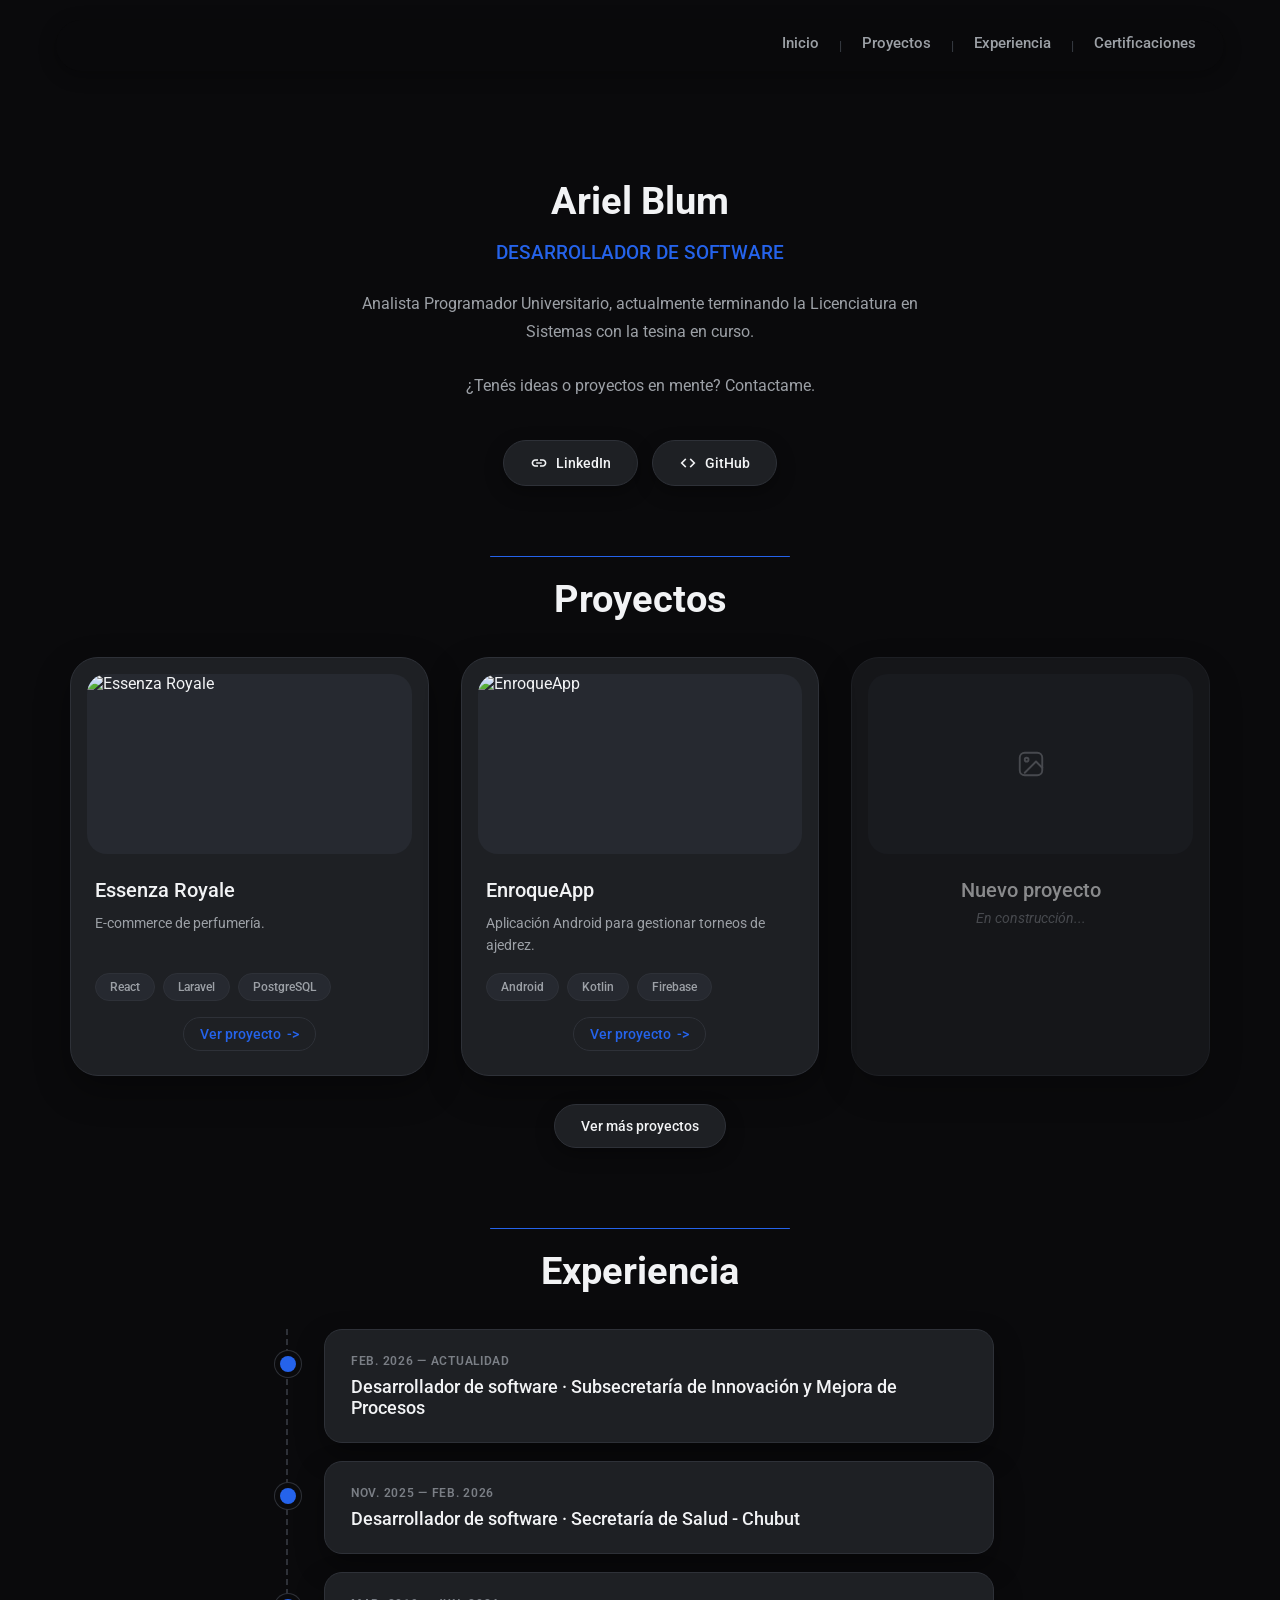
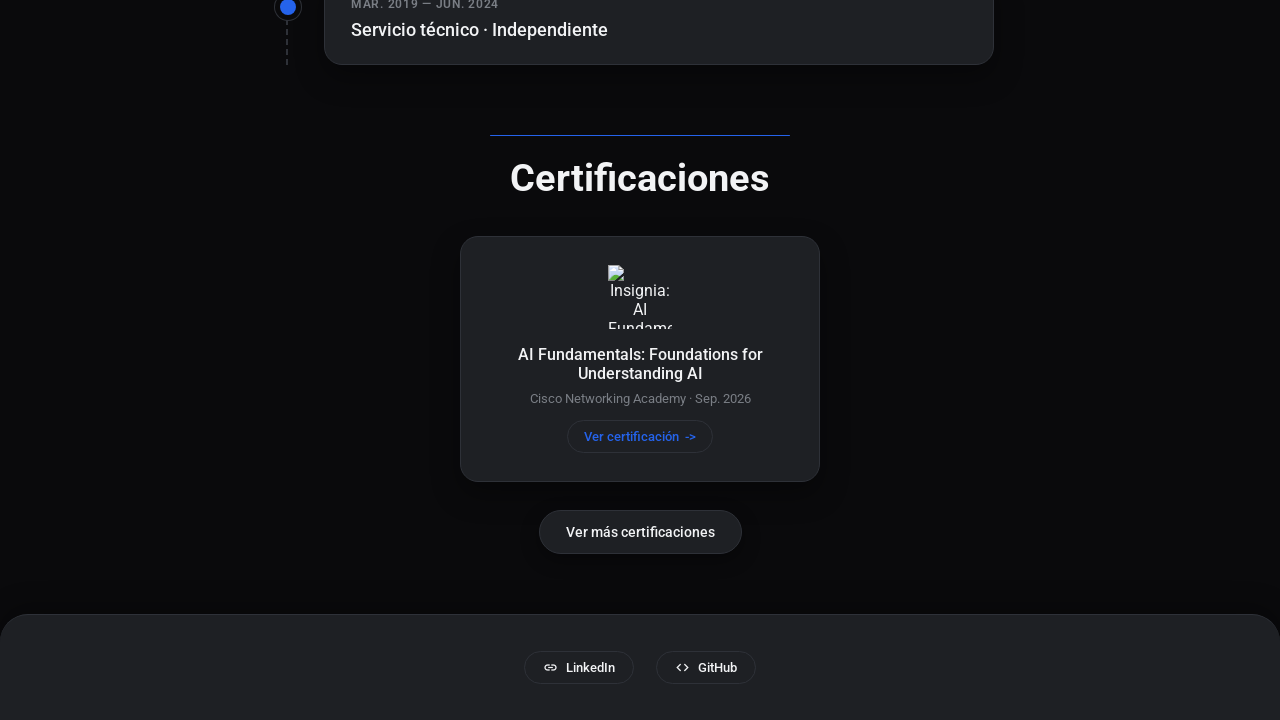
==== index.html @ 4a6826e0 "update index" ====
<!doctype html>
<html lang="es">
<head>
  <meta charset="utf-8">
  <meta name="viewport" content="width=device-width, initial-scale=1">
  <title>Portfolio - Ariel Blum</title>
  <link rel="stylesheet" href="https://fonts.googleapis.com/css2?family=Roboto:wght@400;500;700&display=swap">
  <link rel="stylesheet" href="https://fonts.googleapis.com/css2?family=Material+Symbols+Outlined" />
  <link rel="stylesheet" href="css/styles.css">
</head>
<body>
  <div class="page-shell">

    <nav class="site-nav">
      <div class="nav-pill" style="justify-content:flex-end;">
        <div class="nav-links">
          <a href="#inicio" class="navlink2">Inicio</a>
          <span aria-hidden="true" class="nav-sep">|</span>
          <a href="#proyectos" class="navlink2">Proyectos</a>
          <span aria-hidden="true" class="nav-sep">|</span>
          <a href="#experiencia" class="navlink2">Experiencia</a>
          <span aria-hidden="true" class="nav-sep">|</span>
          <a href="#certificaciones" class="navlink2">Certificaciones</a>
        </div>
      </div>
    </nav>

    <section id="inicio" class="section-pad" style="position:relative;max-width:740px;margin:0 auto;padding-top:90px;padding-bottom:60px;text-align:center;scroll-margin-top:110px;">
      <h1 class="hero-name">Ariel Blum</h1>
      <p style="margin:18px 0 0;font-size:19px;font-weight:500;color:var(--accent);">DESARROLLADOR DE SOFTWARE</p>
      <p style="margin:26px auto 0;max-width:560px;font-size:16px;line-height:1.75;color:var(--text-muted);">Analista Programador Universitario, actualmente terminando la Licenciatura en Sistemas con la tesina en curso.</p>
      <p style="margin:26px auto 0;max-width:560px;font-size:16px;line-height:1.75;color:var(--text-muted);">¿Tenés ideas o proyectos en mente? Contactame.</p>
      <div style="display:flex;flex-wrap:wrap;gap:14px;margin-top:40px;justify-content:center;">
        <a href="https://www.linkedin.com/in/blum-ariel/" class="pill-c" target="_blank" rel="noopener"><span class="icon-gs" aria-hidden="true">link</span>LinkedIn</a>
        <a href="https://github.com/a256b" class="pill-c" target="_blank" rel="noopener"><span class="icon-gs" aria-hidden="true">code</span>GitHub</a>
      </div>
    </section>

    <section id="proyectos" class="section-pad" style="position:relative;padding-top:10px;padding-bottom:60px;scroll-margin-top:110px;">
      <div style="max-width:1140px;margin:0 auto;">
        <div style="text-align:center;margin-bottom:36px;">
          <div class="section-divider"></div>
          <h2 style="margin:0;font-weight:700;font-size:38px;">Proyectos</h2>
        </div>

        <div class="pgrid" style="display:grid;grid-template-columns:repeat(3,minmax(0,1fr));gap:32px;">

          <div class="pcard-c" style="display:flex;flex-direction:column;height:100%;">
            <div class="thumb-box" style="height:180px;margin:16px 16px 0;border-radius:20px;flex-shrink:0;">
              <img src="https://res.cloudinary.com/drnzeqcpu/image/upload/f_auto,q_auto,w_600/v1781552644/essenza-royale_wsym6m.jpg" alt="Essenza Royale" style="width:100%;height:100%;object-fit:cover;">
            </div>
            <div style="padding:24px;display:flex;flex-direction:column;flex:1;">
              <h3 style="margin:0 0 10px;font-weight:500;font-size:20px;">Essenza Royale</h3>
              <p style="margin:0 0 16px;font-size:14px;line-height:1.6;color:var(--text-muted);min-height:45px;">E-commerce de perfumería.</p>
              <div style="display:flex;flex-wrap:wrap;gap:8px;">
                <span class="badge-c">React</span><span class="badge-c">Laravel</span><span class="badge-c">PostgreSQL</span>
              </div>
              <div style="text-align:center;margin-top:auto;padding-top:16px;">
                <a href="proyectos/essenza-royale.html" class="link-c" style="font-size:14px;color:var(--accent);">Ver proyecto <span class="arrow-ic">-&gt;</span></a>
              </div>
            </div>
          </div>

          <div class="pcard-c" style="display:flex;flex-direction:column;height:100%;">
            <div class="thumb-box" style="height:180px;margin:16px 16px 0;border-radius:20px;flex-shrink:0;">
              <img src="https://res.cloudinary.com/drnzeqcpu/image/upload/f_auto,q_auto,w_600/v1781552615/enroque-app_v3ipva.png" alt="EnroqueApp" style="width:100%;height:100%;object-fit:cover;">
            </div>
            <div style="padding:24px;display:flex;flex-direction:column;flex:1;">
              <h3 style="margin:0 0 10px;font-weight:500;font-size:20px;">EnroqueApp</h3>
              <p style="margin:0 0 16px;font-size:14px;line-height:1.6;color:var(--text-muted);min-height:45px;">Aplicación Android para gestionar torneos de ajedrez.</p>
              <div style="display:flex;flex-wrap:wrap;gap:8px;">
                <span class="badge-c">Android</span><span class="badge-c">Kotlin</span><span class="badge-c">Firebase</span>
              </div>
              <div style="text-align:center;margin-top:auto;padding-top:16px;">
                <a href="proyectos/enroqueapp.html" class="link-c" style="font-size:14px;color:var(--accent);">Ver proyecto <span class="arrow-ic">-&gt;</span></a>
              </div>
            </div>
          </div>

          <div class="pcard-c is-disabled">
            <div class="thumb-box" style="height:180px;margin:16px 16px 0;border-radius:20px;">
              <svg width="30" height="30" viewBox="0 0 24 24" fill="none" aria-hidden="true" style="position:relative;color:var(--text-dim);"><rect x="3" y="3" width="18" height="18" rx="4" stroke="currentColor" stroke-width="1.5"></rect><circle cx="8.5" cy="8.5" r="1.5" stroke="currentColor" stroke-width="1.5"></circle><path d="M21 15l-5-5-9 9" stroke="currentColor" stroke-width="1.5" stroke-linecap="round" stroke-linejoin="round"></path></svg>
            </div>
            <div style="padding:24px;height:100%;display:flex;flex-direction:column;align-items:center;justify-content:flex-start;text-align:center;">
              <h3 style="margin:0 0 8px;font-weight:500;font-size:20px;">Nuevo proyecto</h3>
              <span style="font-size:14px;color:var(--text-dim);font-style:italic;">En construcción...</span>
            </div>
          </div>

        </div>

        <div style="text-align:center;margin-top:28px;">
          <a href="proyectos.html" class="pill-c">Ver más proyectos</a>
        </div>

      </div>
    </section>

    <section id="experiencia" class="section-pad" style="position:relative;max-width:820px;margin:0 auto;padding-top:20px;padding-bottom:60px;scroll-margin-top:110px;">
      <div style="text-align:center;margin-bottom:36px;">
        <div class="section-divider"></div>
        <h2 style="margin:0;font-weight:700;font-size:38px;">Experiencia</h2>
      </div>

      <div class="timeline-rail">

        <div class="card-c" style="padding:24px 26px;margin-bottom:18px;position:relative;">
          <div class="timeline-dot"></div>
          <p style="margin:0;font-size:12px;font-weight:600;letter-spacing:.06em;text-transform:uppercase;color:var(--text-dim);">Feb. 2026 — Actualidad</p>
          <h3 style="margin:8px 0 0;font-size:18px;font-weight:500;">Desarrollador de software · Subsecretaría de Innovación y Mejora de Procesos</h3>
        </div>

        <div class="card-c" style="padding:24px 26px;margin-bottom:18px;position:relative;">
          <div class="timeline-dot"></div>
          <p style="margin:0;font-size:12px;font-weight:600;letter-spacing:.06em;text-transform:uppercase;color:var(--text-dim);">Nov. 2025 — Feb. 2026</p>
          <h3 style="margin:8px 0 0;font-size:18px;font-weight:500;">Desarrollador de software · Secretaría de Salud - Chubut</h3>
        </div>

        <div class="card-c" style="padding:24px 26px;position:relative;">
          <div class="timeline-dot"></div>
          <p style="margin:0;font-size:12px;font-weight:600;letter-spacing:.06em;text-transform:uppercase;color:var(--text-dim);">Mar. 2019 — Jun. 2024</p>
          <h3 style="margin:8px 0 0;font-size:18px;font-weight:500;">Servicio técnico · Independiente</h3>
        </div>

      </div>
    </section>

    <section id="certificaciones" class="section-pad" style="position:relative;padding-top:10px;padding-bottom:60px;scroll-margin-top:110px;">
      <div style="max-width:1140px;margin:0 auto;">
        <div style="text-align:center;margin-bottom:36px;">
          <div class="section-divider"></div>
          <h2 style="margin:0;font-weight:700;font-size:38px;">Certificaciones</h2>
        </div>
        <div class="certgrid" style="display:grid;grid-template-columns:minmax(0,360px);justify-content:center;gap:28px;">

          <div class="card-c" style="padding:28px;text-align:center;">
            <div style="width:64px;height:64px;margin:0 auto 16px;display:flex;align-items:center;justify-content:center;">
              <img src="https://images.credly.com/images/fa29f782-3029-44f9-9fb1-631c3278a68a/blob" alt="Insignia: AI Fundamentals: Foundations for Understanding AI" style="max-width:100%;max-height:100%;object-fit:contain;">
            </div>
            <h3 style="margin:0 0 8px;font-size:16px;font-weight:500;">AI Fundamentals: Foundations for Understanding AI</h3>
            <p style="margin:0;font-size:13px;color:var(--text-dim);">Cisco Networking Academy · Sep. 2026</p>
            <div style="text-align:center;margin-top:14px;">
              <a href="https://www.credly.com/badges/47994004-87af-4565-9202-37248bcba179" class="link-c" style="font-size:13px;color:var(--accent);" target="_blank" rel="noopener">Ver certificación <span class="arrow-ic">-&gt;</span></a>
            </div>
          </div>

        </div>

        <div style="text-align:center;margin-top:28px;">
          <a href="certificaciones.html" class="pill-c">Ver más certificaciones</a>
        </div>

      </div>
    </section>

    <footer class="site-footer">
      <div style="display:flex;gap:22px;">
        <a href="https://www.linkedin.com/in/blum-ariel/" class="pill-c pill-sm" target="_blank" rel="noopener"><span class="icon-gs" aria-hidden="true" style="font-size:15px;">link</span>LinkedIn</a>
        <a href="https://github.com/a256b" class="pill-c pill-sm" target="_blank" rel="noopener"><span class="icon-gs" aria-hidden="true" style="font-size:15px;">code</span>GitHub</a>
      </div>
    </footer>

  </div>
</body>
</html>
---- css/styles.css ----
:root {
  --accent: #2563EB;
  --bg: #0A0A0C;
  --surface: #1E2024;
  --surface-2: #262930;
  --border: #2E3138;
  --divider: #3A3E46;
  --text: #F2F3F5;
  --text-muted: #9CA0A6;
  --text-dim: #7A7E85;
}

* {
  box-sizing: border-box;
}

body {
  margin: 0;
  background: var(--bg);
  font-family: 'Roboto', sans-serif;
  color: var(--text);
  -webkit-font-smoothing: antialiased;
}

a {
  text-decoration: none;
  color: inherit;
}

/* ---------- Page shell ---------- */

.page-shell {
  width: 100%;
  min-height: 100vh;
  display: flex;
  flex-direction: column;
}

/* ---------- Nav ---------- */

.site-nav {
  position: sticky;
  top: 0;
  z-index: 20;
  display: flex;
  align-items: center;
  justify-content: space-between;
  padding: 20px 56px;
}

.nav-pill {
  display: flex;
  align-items: center;
  width: 100%;
  background: rgba(10, 10, 12, 0.82);
  backdrop-filter: blur(8px);
  border-radius: 999px;
  padding: 14px 28px;
  box-shadow: 0 4px 18px rgba(0, 0, 0, 0.3);
}

.nav-links {
  display: flex;
  align-items: center;
  gap: 20px;
}

.nav-sep {
  color: var(--divider);
  font-size: 13px;
}

.navlink2 {
  font-family: 'Roboto', sans-serif;
  font-size: 15px;
  font-weight: 500;
  color: var(--text-muted);
  padding-bottom: 4px;
  border-bottom: 1px solid transparent;
  white-space: nowrap;
  transition: color .2s ease, border-color .2s ease;
}

.navlink2:hover {
  color: var(--text);
  border-bottom-color: var(--accent);
}

/* ---------- Sections ---------- */

.section-pad {
  padding-left: 56px;
  padding-right: 56px;
}

.section-divider {
  width: 300px;
  height: 1px;
  background: var(--accent);
  margin: 0 auto 20px;
  border-radius: 2px;
}

.hero-name {
  margin: 0;
  font-weight: 700;
  font-size: 38px;
  line-height: 1.1;
}

/* ---------- Buttons / pills ---------- */

.pill-c {
  display: inline-flex;
  align-items: center;
  gap: 8px;
  padding: 13px 26px;
  border-radius: 999px;
  background: var(--surface);
  border: 1px solid var(--border);
  color: var(--text);
  font-size: 14px;
  font-weight: 500;
  box-shadow: 0 6px 18px rgba(0, 0, 0, 0.35);
  transition: border-color .2s ease;
}

.pill-c:hover {
  border-color: var(--accent);
}

.pill-sm {
  padding: 8px 18px;
  font-size: 13px;
  box-shadow: none;
}

.icon-gs {
  font-family: 'Material Symbols Outlined';
  font-size: 18px;
  line-height: 1;
}

.badge-c {
  font-family: 'Roboto', sans-serif;
  font-size: 12px;
  font-weight: 500;
  color: var(--text-muted);
  background: var(--surface-2);
  border: 1px solid var(--border);
  border-radius: 999px;
  padding: 6px 14px;
}

.badge-sm {
  font-size: 11px;
  padding: 5px 12px;
}

.link-c,
.back-link {
  display: inline-flex;
  align-items: center;
  gap: 6px;
  font-weight: 500;
  padding: 8px 16px;
  border-radius: 999px;
  background: var(--surface);
  border: 1px solid var(--border);
  transition: border-color .2s ease, background .2s ease;
}

.link-c:hover,
.back-link:hover {
  border-color: var(--accent);
  background: var(--surface-2);
}

.link-c .arrow-ic,
.back-link .arrow-ic {
  display: inline-block;
  transition: transform .2s ease;
}

.link-c:hover .arrow-ic {
  transform: translateX(4px);
}

.back-link {
  font-size: 14px;
}

.back-link:hover .arrow-ic {
  transform: translateX(-4px);
}

/* ---------- Cards ---------- */

.card-c {
  background: var(--surface);
  border: 1px solid var(--border);
  border-radius: 18px;
  box-shadow: 0 12px 28px rgba(0, 0, 0, 0.34);
  transition: border-color .2s ease;
}

.card-c:hover {
  border-color: var(--accent);
}

.pcard-c {
  background: var(--surface);
  border: 1px solid var(--border);
  border-radius: 28px;
  box-shadow: 0 14px 34px rgba(0, 0, 0, 0.34);
  transition: border-color .2s ease;
  overflow: hidden;
}

.pcard-c:hover {
  border-color: var(--accent);
}

.thumb-box {
  background: var(--surface-2);
  display: flex;
  align-items: center;
  justify-content: center;
  border-radius: 20px;
  overflow: hidden;
  position: relative;
}

.card-empty {
  min-height: 260px;
  border: 2px dashed var(--border);
  border-radius: 20px;
}

.is-disabled {
  opacity: .55;
}

.is-disabled:hover {
  border-color: var(--border);
}

/* ---------- Timeline ---------- */

.timeline-rail {
  border-left: 2px dashed var(--border);
  padding-left: 36px;
}

.timeline-dot {
  position: absolute;
  left: -45px;
  top: 26px;
  width: 16px;
  height: 16px;
  border-radius: 50%;
  background: var(--accent);
  box-shadow: 0 0 0 5px var(--bg), 0 0 0 6px var(--border);
}

/* ---------- Certifications ---------- */

.cert-icon {
  width: 44px;
  height: 44px;
  border-radius: 50%;
  background: var(--surface-2);
  display: flex;
  align-items: center;
  justify-content: center;
  margin: 0 auto 16px;
  font-family: 'Material Symbols Outlined';
  font-size: 22px;
  color: var(--accent);
}

/* ---------- Carousel (project detail template) ---------- */

.nav-arrow {
  width: 44px;
  height: 44px;
  border-radius: 50%;
  background: var(--surface);
  border: 1px solid var(--border);
  display: flex;
  align-items: center;
  justify-content: center;
  transition: border-color .2s ease;
  cursor: pointer;
  padding: 0;
  font: inherit;
}

.nav-arrow:hover {
  border-color: var(--accent);
}

.thumb-c {
  border-radius: 14px;
  background: var(--surface);
  border: 2px solid var(--border);
  display: flex;
  align-items: center;
  justify-content: center;
  height: 80px;
  transition: border-color .2s ease;
  overflow: hidden;
  cursor: pointer;
  padding: 0;
  font: inherit;
  width: 100%;
}

.thumb-c:hover,
.thumb-c.active {
  border-color: var(--accent);
}

.carousel-viewport {
  position: relative;
  overflow: hidden;
  height: 420px;
}

.carousel-track {
  display: flex;
  height: 100%;
  transition: transform .35s ease;
}

.carousel-slide {
  flex: 0 0 100%;
  height: 100%;
  display: flex;
  align-items: center;
  justify-content: center;
  flex-direction: column;
  gap: 8px;
}

.carousel-slide span {
  font-size: 12px;
  color: var(--text-dim);
}

.dot-c {
  width: 8px;
  height: 8px;
  border-radius: 50%;
  background: var(--border);
  border: none;
  padding: 0;
  cursor: pointer;
  transition: background .2s ease, transform .2s ease;
}

.dot-c.active {
  background: var(--accent);
  transform: scale(1.2);
}

/* ---------- Footer ---------- */

.site-footer {
  margin-top: auto;
  background: var(--surface);
  border-top: 1px solid var(--border);
  border-radius: 28px 28px 0 0;
  display: flex;
  flex-wrap: wrap;
  gap: 20px;
  align-items: center;
  justify-content: center;
  padding: 36px 56px;
  box-shadow: 0 -8px 24px rgba(0, 0, 0, 0.28);
}

/* ---------- Responsive ---------- */

@media (max-width: 900px) {
  .pgrid {
    grid-template-columns: 1fr !important;
  }

  .pgrid4 {
    grid-template-columns: 1fr !important;
  }

  .certgrid {
    grid-template-columns: 1fr !important;
  }

  .thumbgrid {
    grid-template-columns: repeat(2, minmax(0, 1fr)) !important;
  }
}

@media (max-width: 700px) {
  .site-nav {
    padding: 16px 24px;
  }

  .nav-pill {
    padding: 10px 18px;
  }

  .nav-links {
    gap: 12px;
  }

  .navlink2 {
    font-size: 13px;
  }
}

@media (max-width: 560px) {
  .site-nav {
    padding: 14px 14px;
  }

  .nav-pill {
    padding: 8px 14px;
  }

  .nav-links {
    gap: 8px;
  }

  .navlink2 {
    font-size: 11px;
  }

  .section-pad {
    padding-left: 20px;
    padding-right: 20px;
  }

  .site-footer {
    padding: 24px 20px;
  }

  .carousel-viewport {
    height: 240px;
  }
}

@media (max-width: 400px) {
  .site-nav {
    padding: 12px 10px;
  }

  .nav-pill {
    padding: 6px 10px;
  }

  .nav-links {
    gap: 6px;
  }

  .navlink2 {
    font-size: 10px;
  }
}
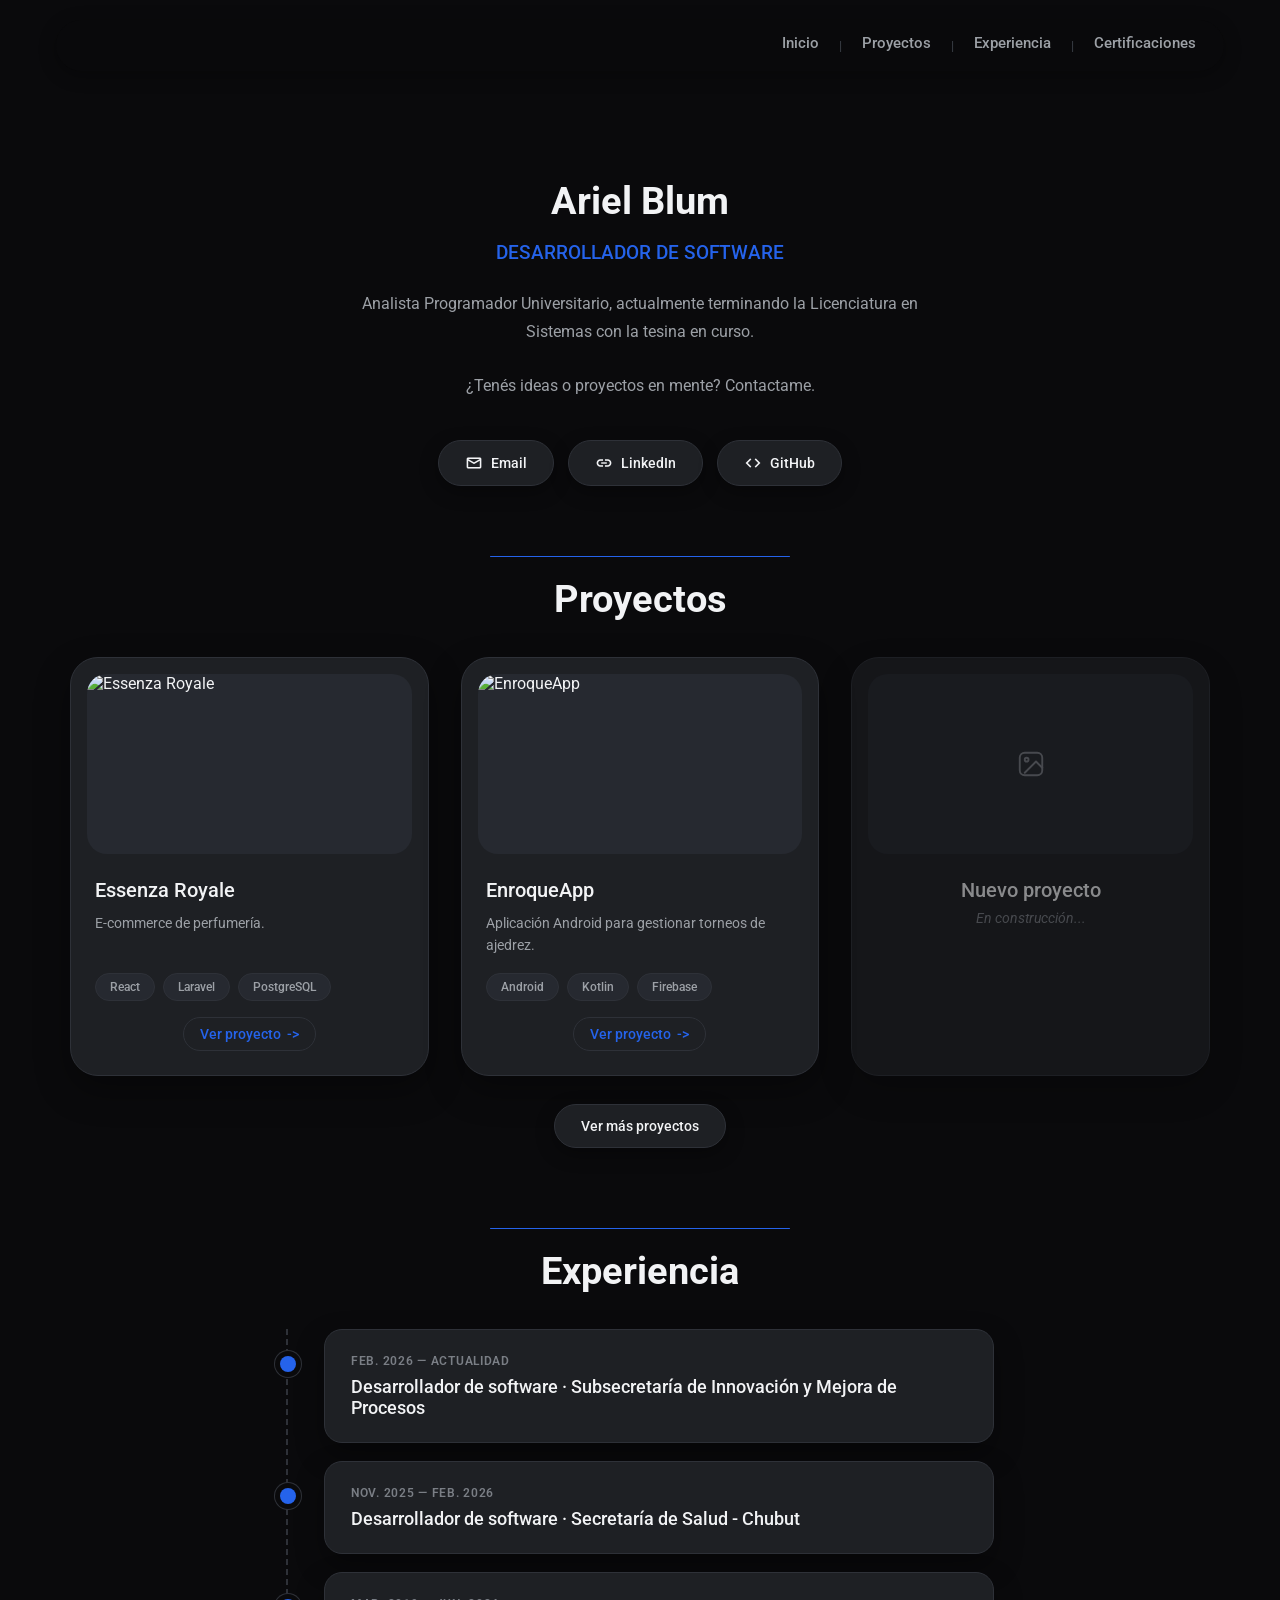
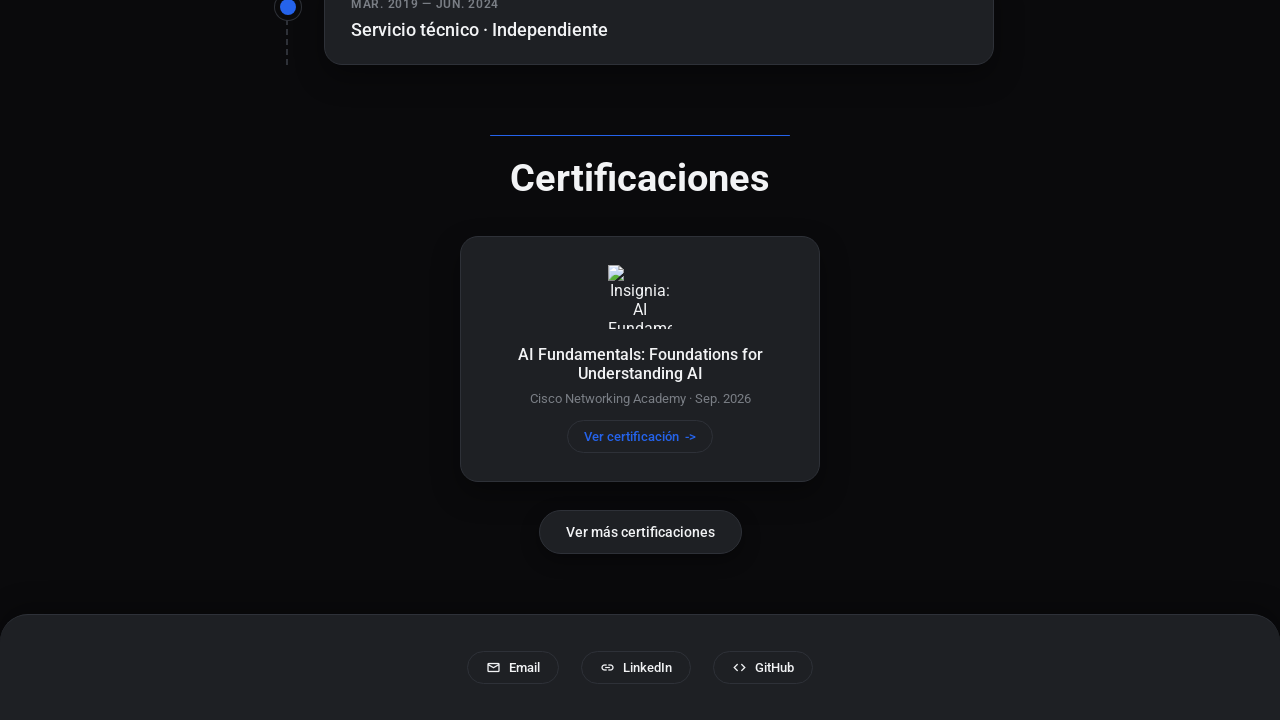
==== commit 1a8928a4: "email" ====
--- a/index.html
+++ b/index.html
@@ -3,6 +3,12 @@
 <head>
   <meta charset="utf-8">
   <meta name="viewport" content="width=device-width, initial-scale=1">
+  <link rel="icon" type="image/png" href="https://res.cloudinary.com/drnzeqcpu/image/upload/v1790030248/favicon_ifnker.png">
+  <meta property="og:type" content="website">
+  <meta property="og:url" content="https://a256b.github.io/">
+  <meta property="og:title" content="Ariel Blum">
+  <meta property="og:description" content="Desarrollador de software">
+  <meta property="og:image" content="https://res.cloudinary.com/drnzeqcpu/image/upload/v1790031202/preview_jjgdm2.png">
   <title>Portfolio - Ariel Blum</title>
   <link rel="stylesheet" href="https://fonts.googleapis.com/css2?family=Roboto:wght@400;500;700&display=swap">
   <link rel="stylesheet" href="https://fonts.googleapis.com/css2?family=Material+Symbols+Outlined" />
@@ -31,6 +37,7 @@
       <p style="margin:26px auto 0;max-width:560px;font-size:16px;line-height:1.75;color:var(--text-muted);">Analista Programador Universitario, actualmente terminando la Licenciatura en Sistemas con la tesina en curso.</p>
       <p style="margin:26px auto 0;max-width:560px;font-size:16px;line-height:1.75;color:var(--text-muted);">¿Tenés ideas o proyectos en mente? Contactame.</p>
       <div style="display:flex;flex-wrap:wrap;gap:14px;margin-top:40px;justify-content:center;">
+        <a href="#" class="pill-c js-mail-link"><span class="icon-gs" aria-hidden="true">mail</span>Email</a>
         <a href="https://www.linkedin.com/in/blum-ariel/" class="pill-c" target="_blank" rel="noopener"><span class="icon-gs" aria-hidden="true">link</span>LinkedIn</a>
         <a href="https://github.com/a256b" class="pill-c" target="_blank" rel="noopener"><span class="icon-gs" aria-hidden="true">code</span>GitHub</a>
       </div>
@@ -155,11 +162,24 @@
 
     <footer class="site-footer">
       <div style="display:flex;gap:22px;">
+        <a href="#" class="pill-c pill-sm js-mail-link"><span class="icon-gs" aria-hidden="true" style="font-size:15px;">mail</span>Email</a>
         <a href="https://www.linkedin.com/in/blum-ariel/" class="pill-c pill-sm" target="_blank" rel="noopener"><span class="icon-gs" aria-hidden="true" style="font-size:15px;">link</span>LinkedIn</a>
         <a href="https://github.com/a256b" class="pill-c pill-sm" target="_blank" rel="noopener"><span class="icon-gs" aria-hidden="true" style="font-size:15px;">code</span>GitHub</a>
       </div>
     </footer>
 
   </div>
+
+  <script>
+    (function () {
+      var user = 'arielblum.dev';
+      var domain = 'gmail.com';
+      var links = document.querySelectorAll('.js-mail-link');
+      links.forEach(function (link) {
+        link.href = 'mailto:' + user + '@' + domain;
+      });
+    })();
+  </script>
+
 </body>
 </html>
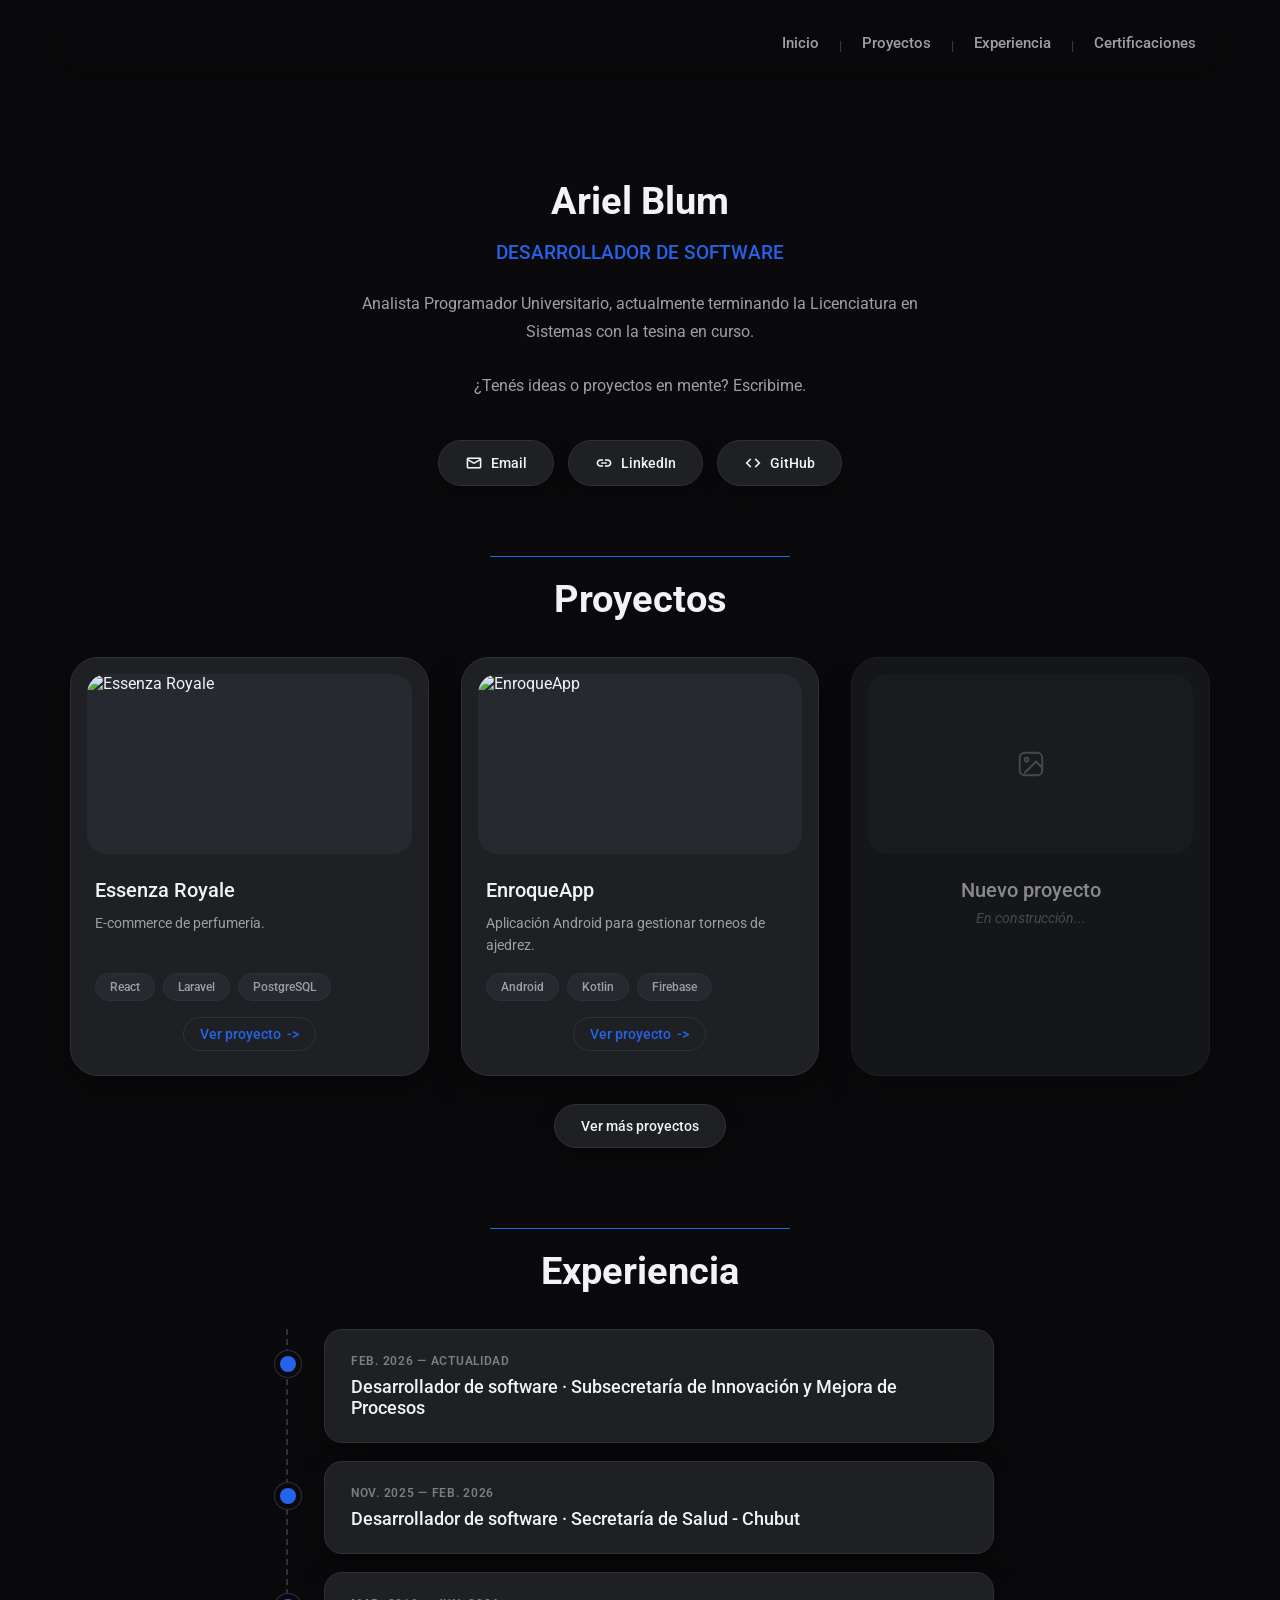
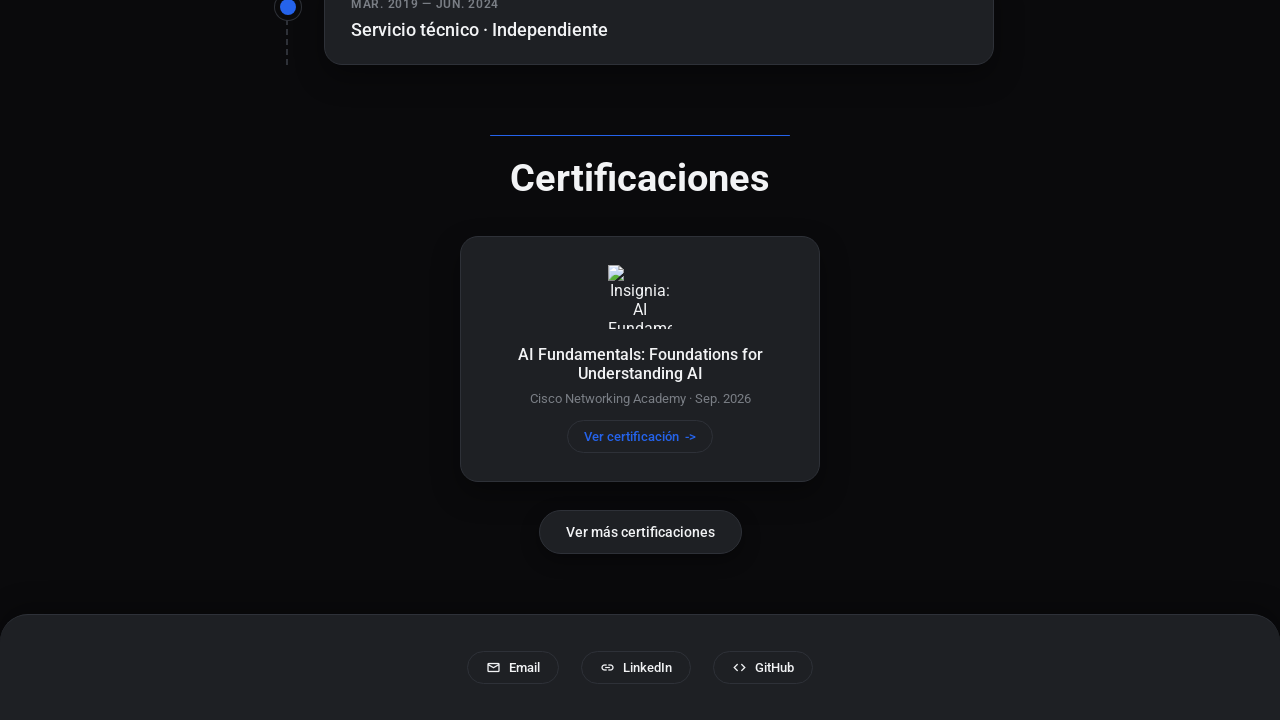
==== commit 288a1968: "update index.html" ====
--- a/index.html
+++ b/index.html
@@ -35,7 +35,7 @@
       <h1 class="hero-name">Ariel Blum</h1>
       <p style="margin:18px 0 0;font-size:19px;font-weight:500;color:var(--accent);">DESARROLLADOR DE SOFTWARE</p>
       <p style="margin:26px auto 0;max-width:560px;font-size:16px;line-height:1.75;color:var(--text-muted);">Analista Programador Universitario, actualmente terminando la Licenciatura en Sistemas con la tesina en curso.</p>
-      <p style="margin:26px auto 0;max-width:560px;font-size:16px;line-height:1.75;color:var(--text-muted);">¿Tenés ideas o proyectos en mente? Contactame.</p>
+      <p style="margin:26px auto 0;max-width:560px;font-size:16px;line-height:1.75;color:var(--text-muted);">¿Tenés ideas o proyectos en mente? Escribime.</p>
       <div style="display:flex;flex-wrap:wrap;gap:14px;margin-top:40px;justify-content:center;">
         <a href="#" class="pill-c js-mail-link"><span class="icon-gs" aria-hidden="true">mail</span>Email</a>
         <a href="https://www.linkedin.com/in/blum-ariel/" class="pill-c" target="_blank" rel="noopener"><span class="icon-gs" aria-hidden="true">link</span>LinkedIn</a>
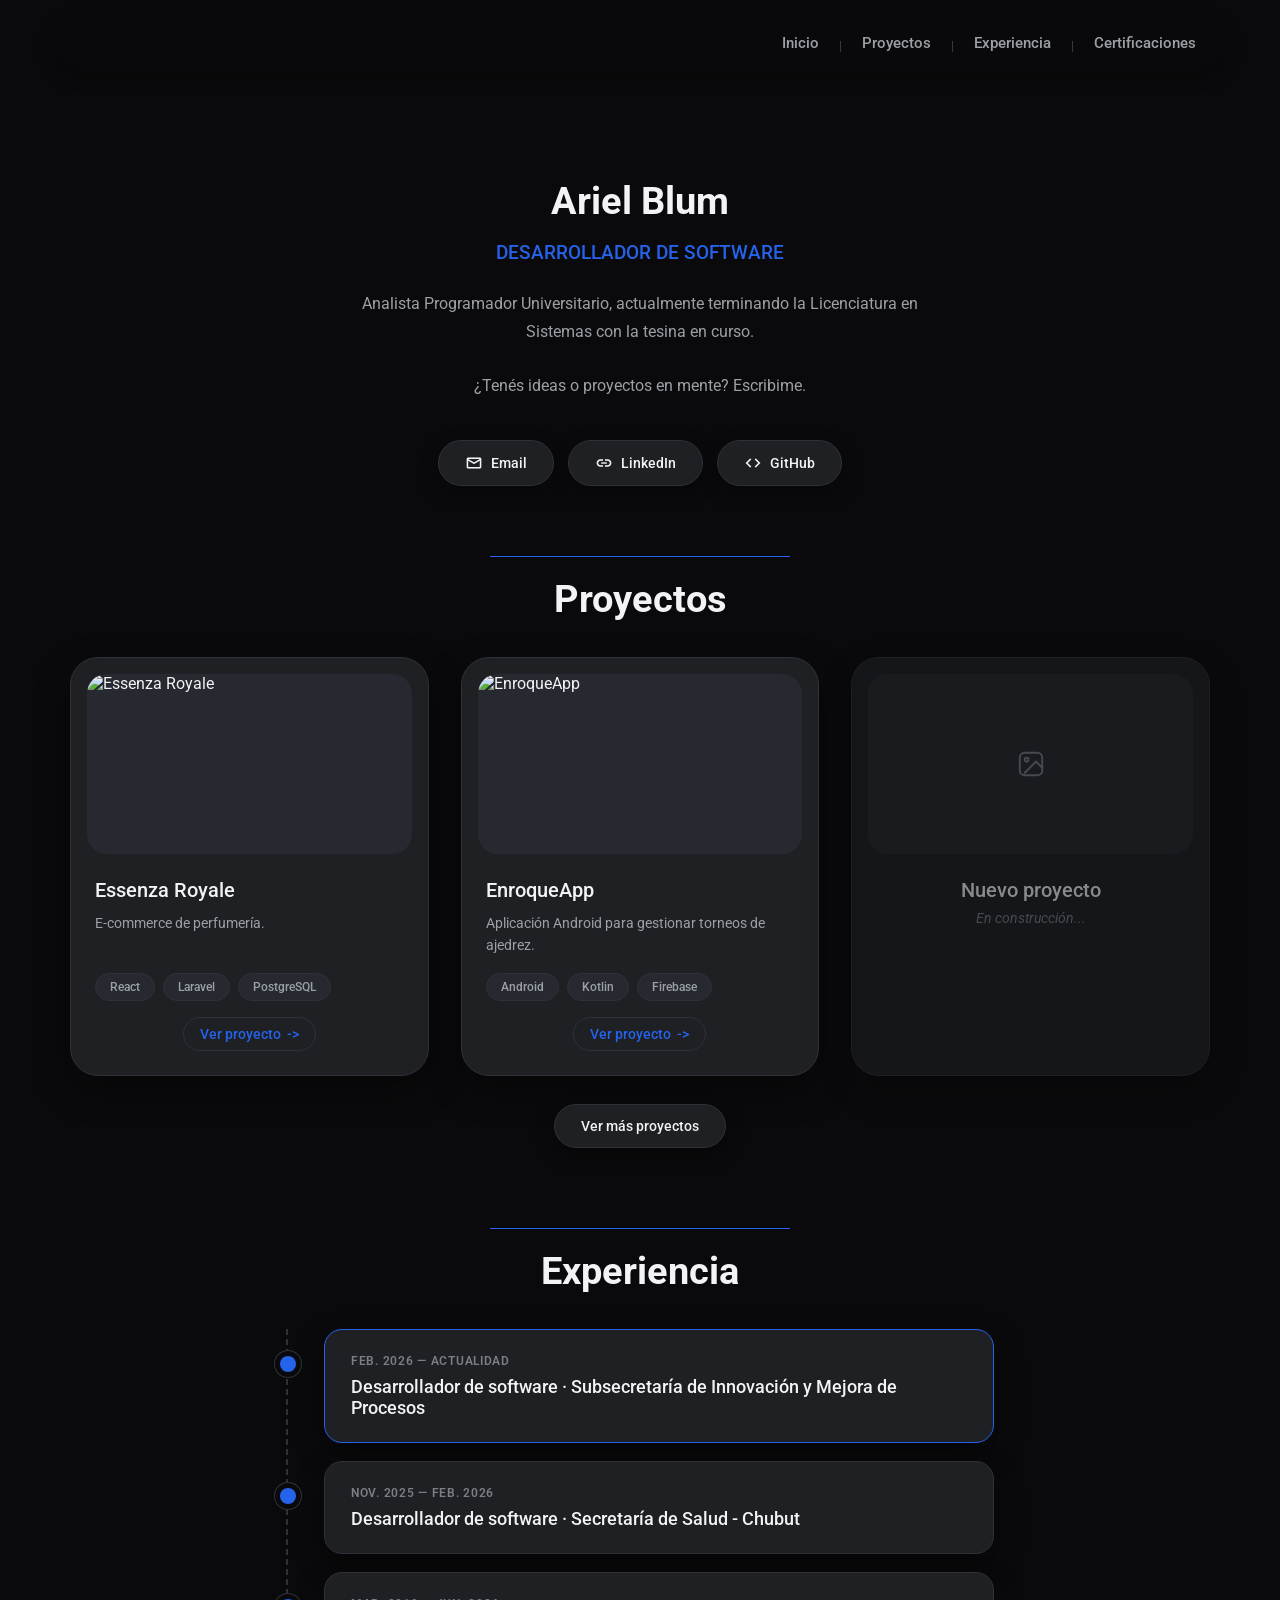
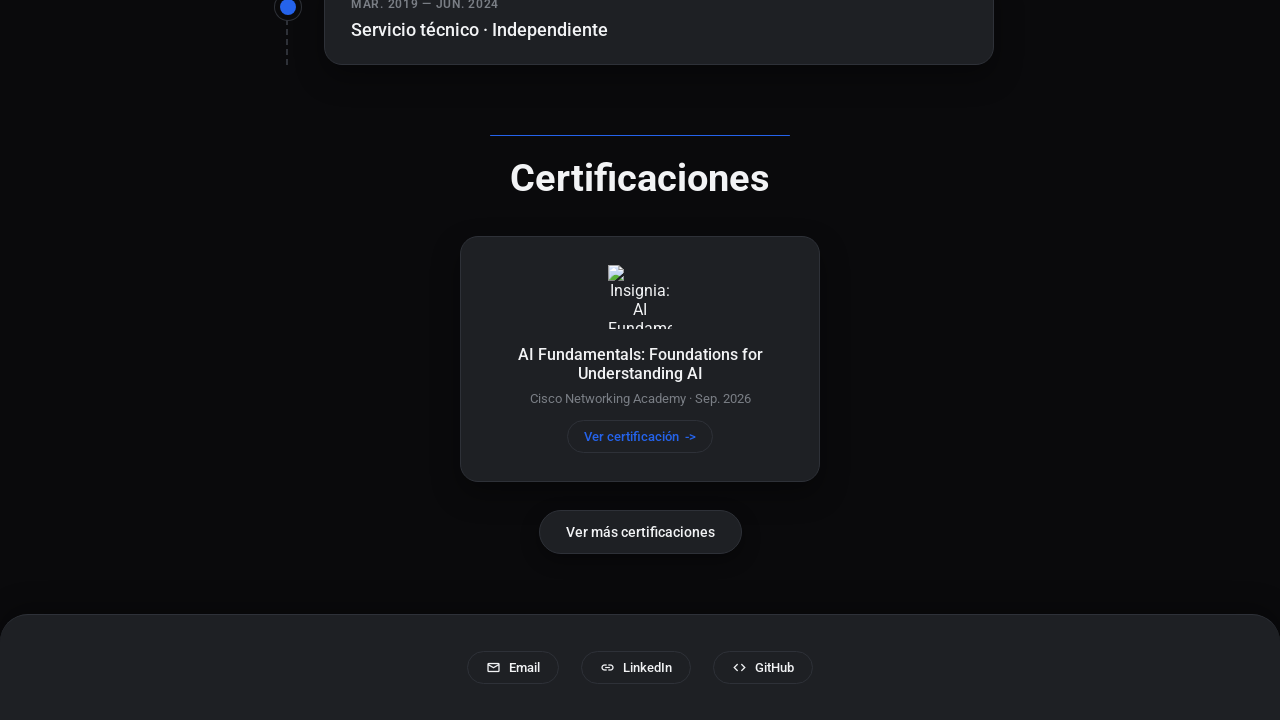
==== commit 3d553a7e: "style: experiencia actual" ====
--- a/index.html
+++ b/index.html
@@ -6,8 +6,8 @@
   <link rel="icon" type="image/png" href="https://res.cloudinary.com/drnzeqcpu/image/upload/v1790030248/favicon_ifnker.png">
   <meta property="og:type" content="website">
   <meta property="og:url" content="https://a256b.github.io/">
-  <meta property="og:title" content="Ariel Blum">
-  <meta property="og:description" content="Desarrollador de software">
+  <meta property="og:title" content="Ariel Blum - Desarrollador de software">
+  <meta property="og:description" content="Sistemas a medida para tu negocio • Automatización de tareas y procesos • Páginas web">
   <meta property="og:image" content="https://res.cloudinary.com/drnzeqcpu/image/upload/v1790031202/preview_jjgdm2.png">
   <title>Portfolio - Ariel Blum</title>
   <link rel="stylesheet" href="https://fonts.googleapis.com/css2?family=Roboto:wght@400;500;700&display=swap">
@@ -111,7 +111,7 @@
 
       <div class="timeline-rail">
 
-        <div class="card-c" style="padding:24px 26px;margin-bottom:18px;position:relative;">
+        <div class="card-c" style="padding:24px 26px;margin-bottom:18px;position:relative;border-color:var(--accent);">
           <div class="timeline-dot"></div>
           <p style="margin:0;font-size:12px;font-weight:600;letter-spacing:.06em;text-transform:uppercase;color:var(--text-dim);">Feb. 2026 — Actualidad</p>
           <h3 style="margin:8px 0 0;font-size:18px;font-weight:500;">Desarrollador de software · Subsecretaría de Innovación y Mejora de Procesos</h3>
--- a/css/styles.css
+++ b/css/styles.css
@@ -252,6 +252,10 @@
   padding-left: 36px;
 }
 
+.timeline-rail .card-c:hover {
+  border-color: var(--border);
+}
+
 .timeline-dot {
   position: absolute;
   left: -45px;
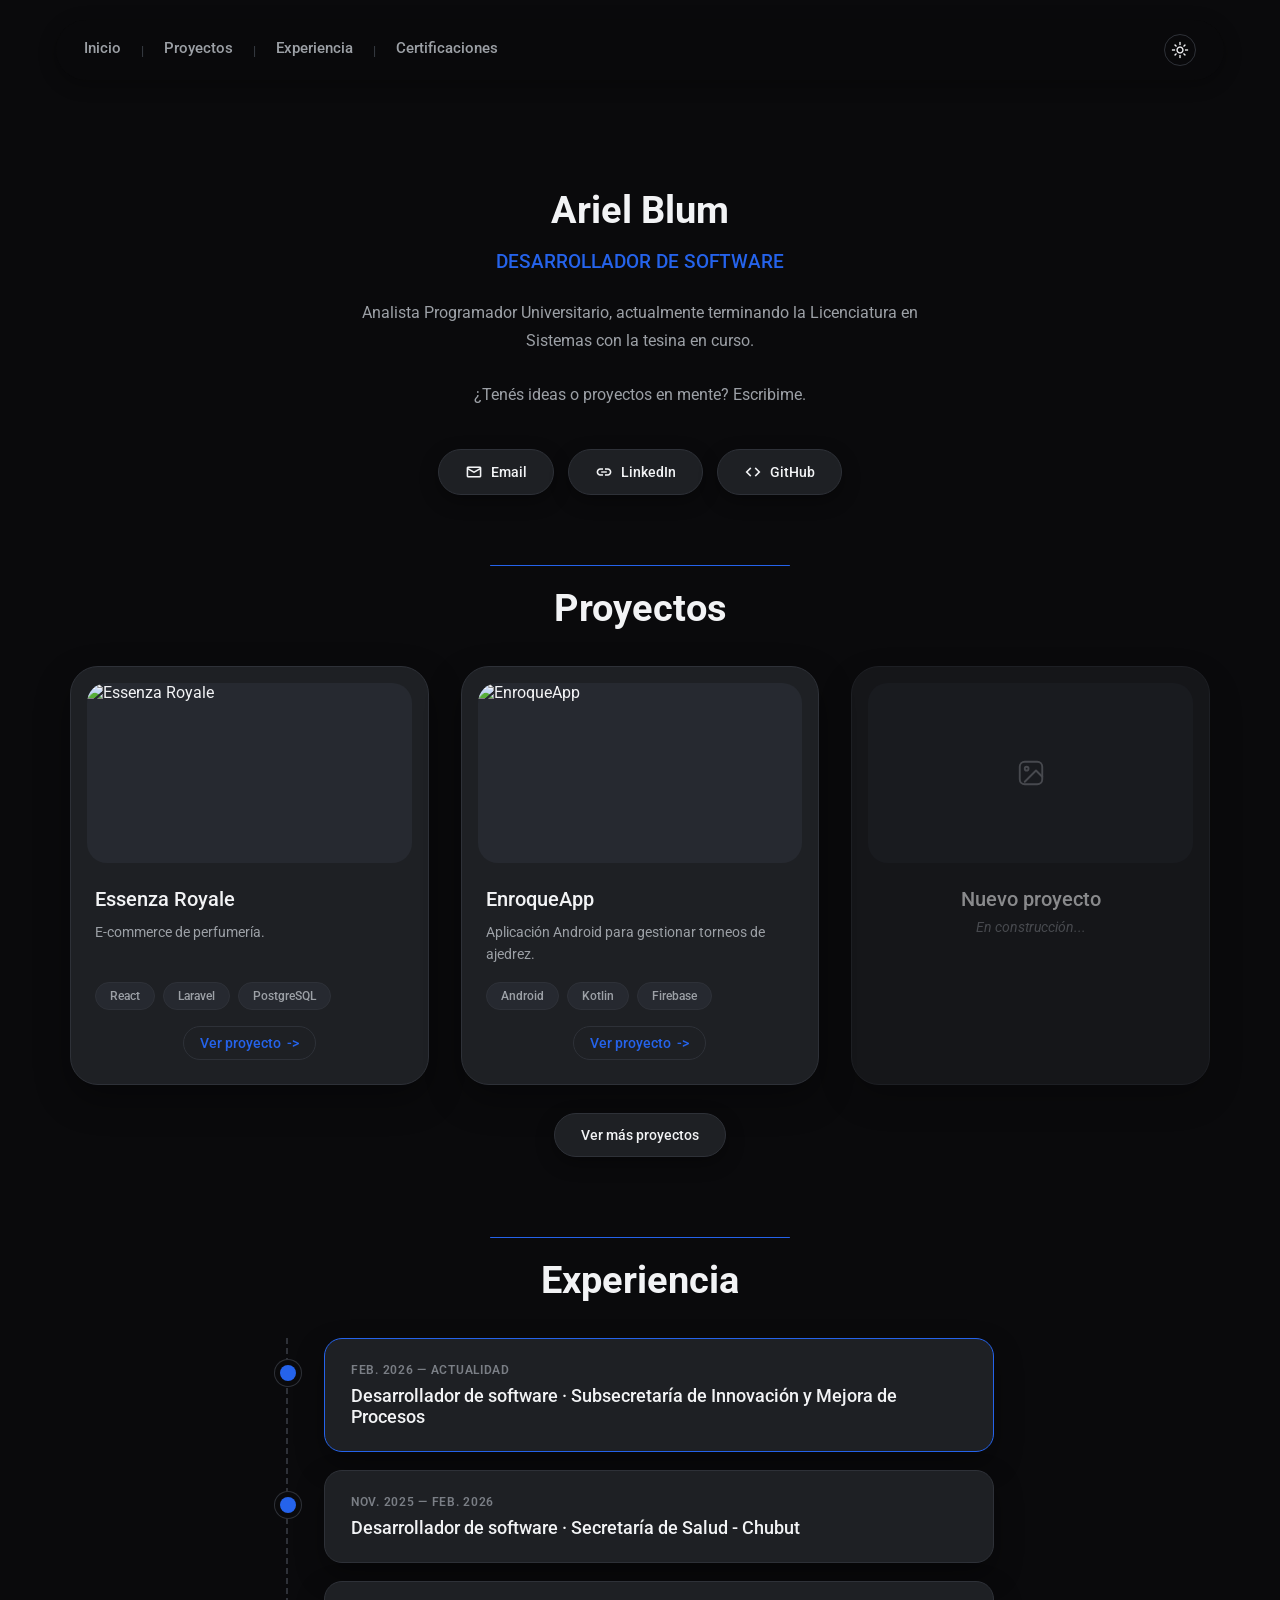
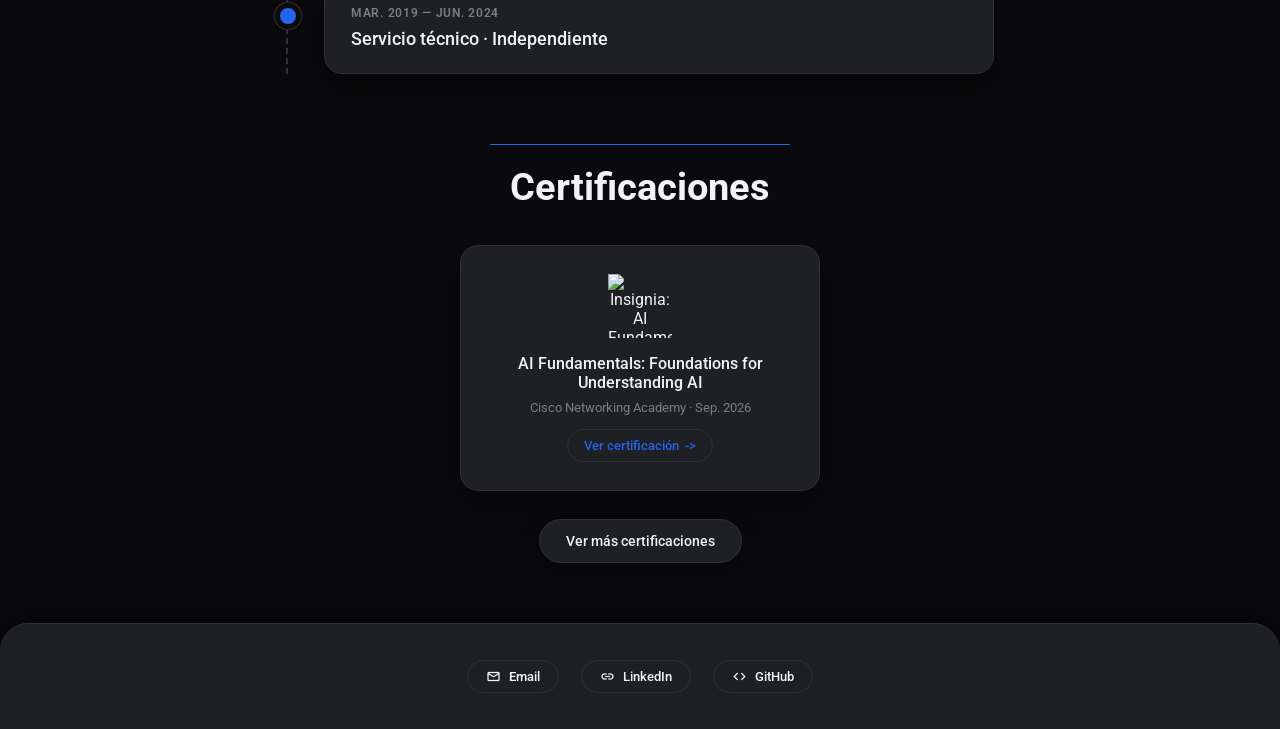
==== commit e28ce383: "style: tema claro/oscuro" ====
--- a/index.html
+++ b/index.html
@@ -1,6 +1,11 @@
 <!doctype html>
 <html lang="es">
 <head>
+  <script>
+    if (localStorage.getItem('theme') === 'light') {
+      document.documentElement.setAttribute('data-theme', 'light');
+    }
+  </script>
   <meta charset="utf-8">
   <meta name="viewport" content="width=device-width, initial-scale=1">
   <link rel="icon" type="image/png" href="https://res.cloudinary.com/drnzeqcpu/image/upload/v1790030248/favicon_ifnker.png">
@@ -18,7 +23,7 @@
   <div class="page-shell">
 
     <nav class="site-nav">
-      <div class="nav-pill" style="justify-content:flex-end;">
+      <div class="nav-pill" style="justify-content:space-between;">
         <div class="nav-links">
           <a href="#inicio" class="navlink2">Inicio</a>
           <span aria-hidden="true" class="nav-sep">|</span>
@@ -28,6 +33,9 @@
           <span aria-hidden="true" class="nav-sep">|</span>
           <a href="#certificaciones" class="navlink2">Certificaciones</a>
         </div>
+        <button type="button" id="themeToggle" class="theme-toggle" aria-label="Cambiar a modo claro">
+          <span class="icon-gs" id="themeIcon" aria-hidden="true">light_mode</span>
+        </button>
       </div>
     </nav>
 
@@ -181,5 +189,30 @@
     })();
   </script>
 
+  <script>
+    (function () {
+      var root = document.documentElement;
+      var btn = document.getElementById('themeToggle');
+      var icon = document.getElementById('themeIcon');
+      function sync() {
+        var isLight = root.getAttribute('data-theme') === 'light';
+        icon.textContent = isLight ? 'dark_mode' : 'light_mode';
+        btn.setAttribute('aria-label', isLight ? 'Cambiar a modo oscuro' : 'Cambiar a modo claro');
+      }
+      sync();
+      btn.addEventListener('click', function () {
+        var isLight = root.getAttribute('data-theme') === 'light';
+        if (isLight) {
+          root.removeAttribute('data-theme');
+          localStorage.setItem('theme', 'dark');
+        } else {
+          root.setAttribute('data-theme', 'light');
+          localStorage.setItem('theme', 'light');
+        }
+        sync();
+      });
+    })();
+  </script>
+
 </body>
 </html>
--- a/css/styles.css
+++ b/css/styles.css
@@ -8,6 +8,19 @@
   --text: #F2F3F5;
   --text-muted: #9CA0A6;
   --text-dim: #7A7E85;
+  --glass-bg: rgba(10, 10, 12, 0.82);
+}
+
+:root[data-theme="light"] {
+  --bg: #FFFFFF;
+  --surface: #F3F4F6;
+  --surface-2: #E8EAED;
+  --border: #D8DBE0;
+  --divider: #C4C8CF;
+  --text: #14161A;
+  --text-muted: #4B5157;
+  --text-dim: #6B7178;
+  --glass-bg: rgba(255, 255, 255, 0.82);
 }
 
 * {
@@ -52,11 +65,36 @@
   display: flex;
   align-items: center;
   width: 100%;
-  background: rgba(10, 10, 12, 0.82);
+  background: var(--glass-bg);
   backdrop-filter: blur(8px);
   border-radius: 999px;
   padding: 14px 28px;
   box-shadow: 0 4px 18px rgba(0, 0, 0, 0.3);
+}
+
+.theme-toggle {
+  display: flex;
+  align-items: center;
+  justify-content: center;
+  width: 32px;
+  height: 32px;
+  border-radius: 50%;
+  background: transparent;
+  border: 1px solid var(--border);
+  color: var(--text);
+  cursor: pointer;
+  padding: 0;
+  font: inherit;
+  flex-shrink: 0;
+  transition: border-color .2s ease;
+}
+
+.theme-toggle:hover {
+  border-color: var(--accent);
+}
+
+.theme-toggle .icon-gs {
+  font-size: 18px;
 }
 
 .nav-links {
@@ -420,6 +458,15 @@
   .navlink2 {
     font-size: 13px;
   }
+
+  .theme-toggle {
+    width: 28px;
+    height: 28px;
+  }
+
+  .theme-toggle .icon-gs {
+    font-size: 16px;
+  }
 }
 
 @media (max-width: 560px) {
@@ -439,6 +486,15 @@
     font-size: 11px;
   }
 
+  .theme-toggle {
+    width: 26px;
+    height: 26px;
+  }
+
+  .theme-toggle .icon-gs {
+    font-size: 15px;
+  }
+
   .section-pad {
     padding-left: 20px;
     padding-right: 20px;
@@ -469,4 +525,13 @@
   .navlink2 {
     font-size: 10px;
   }
-}
+
+  .theme-toggle {
+    width: 24px;
+    height: 24px;
+  }
+
+  .theme-toggle .icon-gs {
+    font-size: 14px;
+  }
+}
